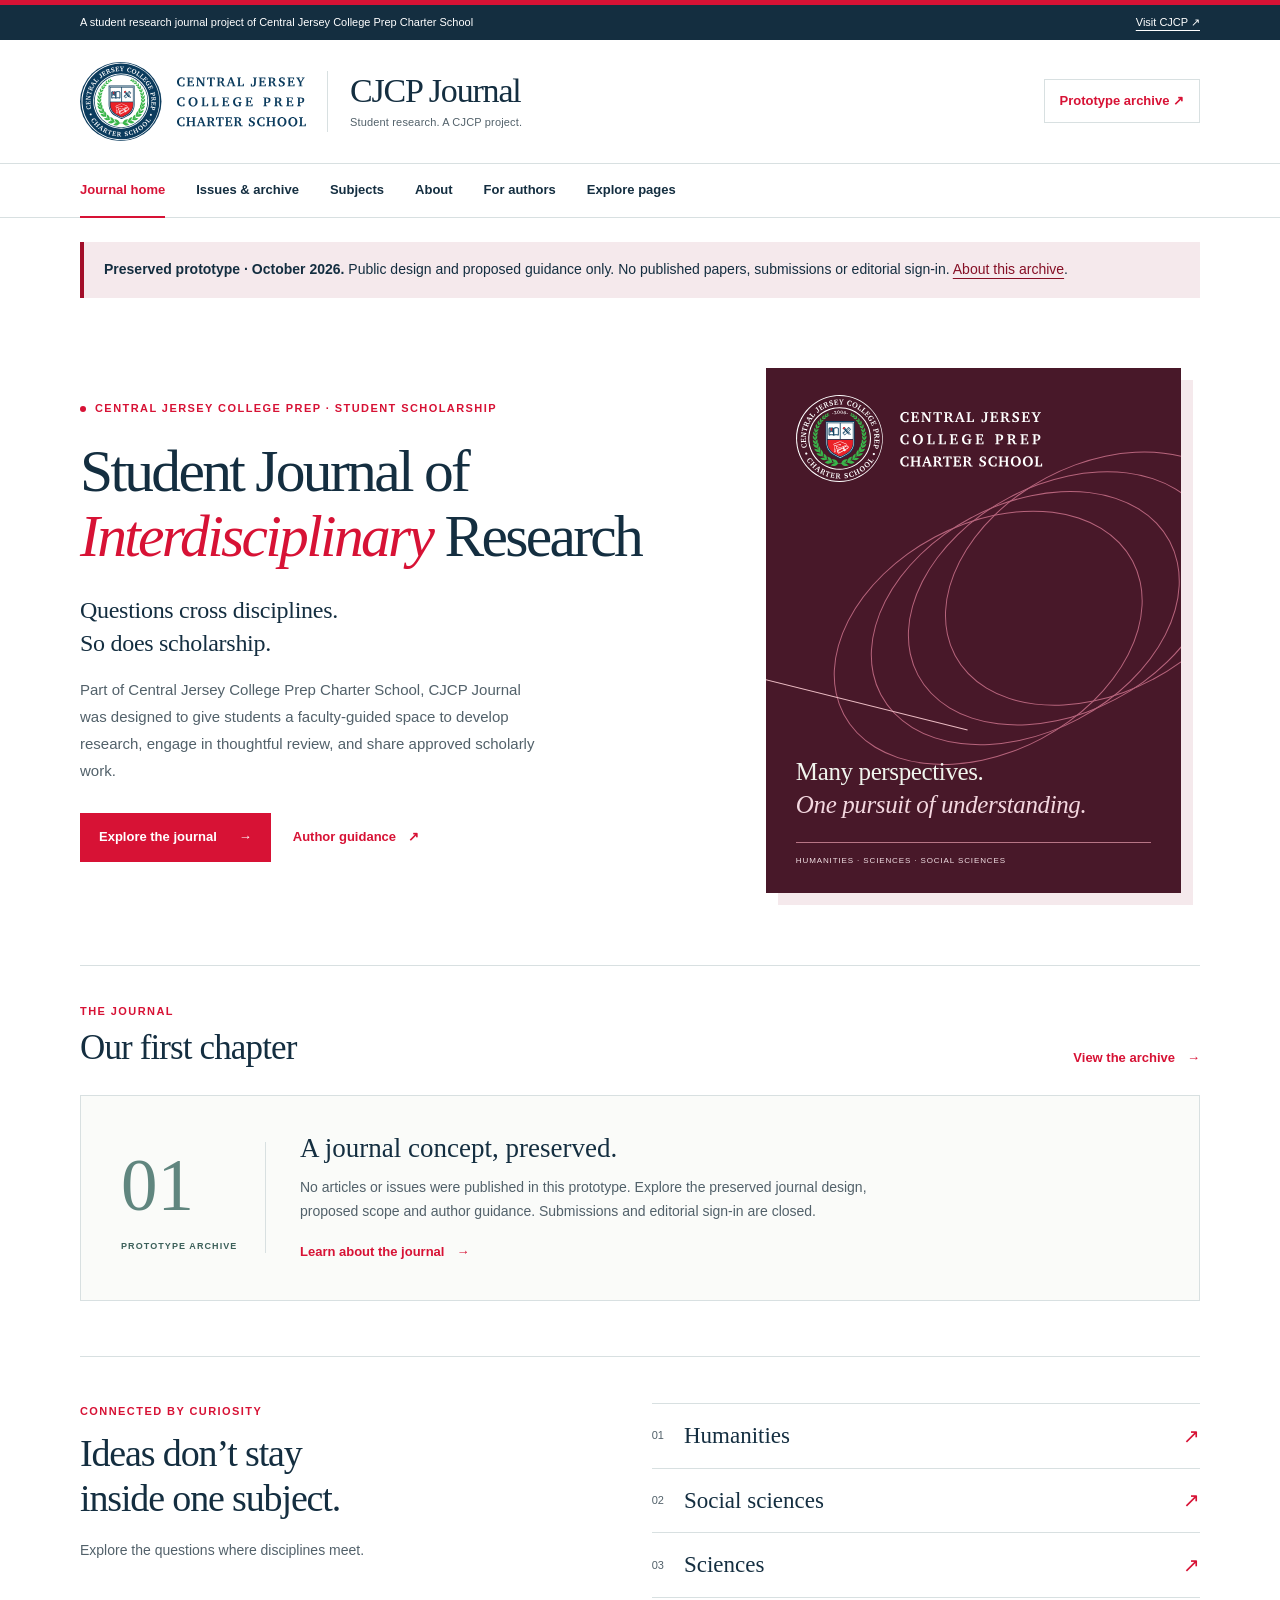
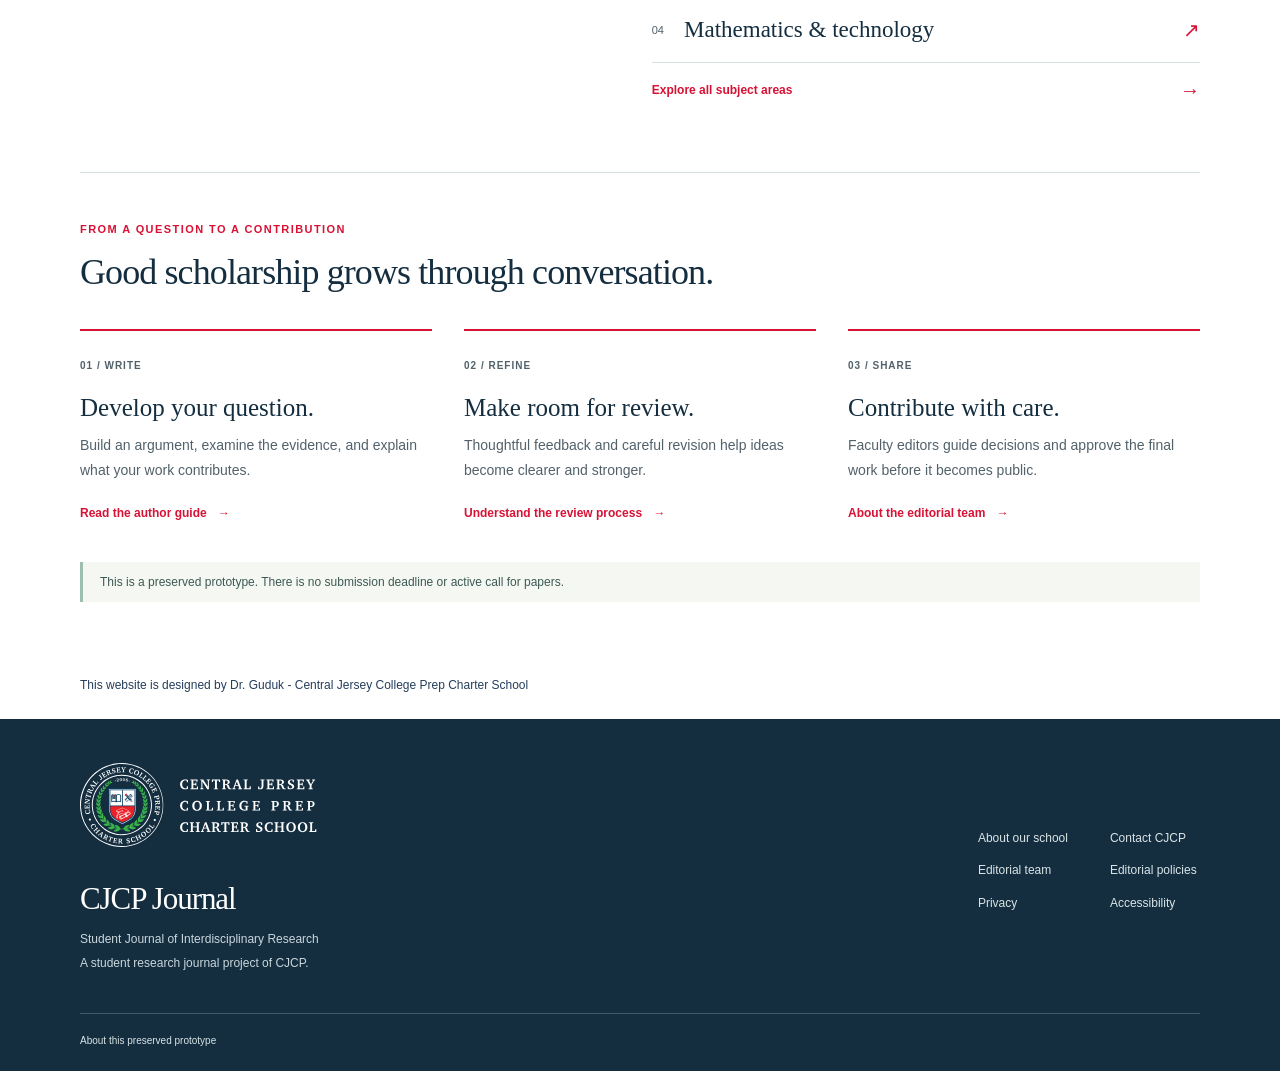
==== index.html @ 70392ddb "Preserve CJCP Journal public prototype as a static website" ====
<!doctype html>
<html lang="en"><head><meta charset="utf-8"><meta name="viewport" content="width=device-width,initial-scale=1"><title>Student Journal of Interdisciplinary Research · CJCP Journal</title><meta name="description" content="Preserved public prototype of CJCP Journal, a Central Jersey College Prep Charter School project."><link rel="icon" href="assets/cjcp-icon.jpg"><link rel="stylesheet" href="assets/journal.css"></head>
<body class="cjcp-journal"><div class="pkp_structure_page"><a class="cjcp-skip" href="#pkp_content_main">Skip to main content</a><header class="cjcp-header"><div class="cjcp-school-bar"><span>A student research journal project of Central Jersey College Prep Charter School</span><a href="https://www.cjcollegeprep.org/">Visit CJCP ↗</a></div><div class="cjcp-masthead"><a class="cjcp-brand" href="index.html"><img class="cjcp-school-logo" src="assets/cjcp-logo-dark.svg" width="308" height="107" alt="Central Jersey College Prep Charter School"><span class="cjcp-brand-copy"><span class="cjcp-brand-name">CJCP Journal</span><span class="cjcp-brand-school">Student research. A CJCP project.</span></span></a><a class="cjcp-workspace-link" href="project.html">Prototype archive ↗</a></div><nav class="cjcp-nav" aria-label="Main navigation"><div class="cjcp-nav-inner"><a href="index.html" aria-current="page">Journal home</a><a href="archive.html">Issues &amp; archive</a><a href="subjects.html">Subjects</a><a href="about.html">About</a><a href="submission-guidelines.html">For authors</a><a href="search.html">Explore pages</a></div></nav></header><div class="pkp_structure_content cjcp-content"><main class="pkp_structure_main" id="pkp_content_main" tabindex="-1"><aside class="cjcp-archive-notice" aria-label="Website status"><strong>Preserved prototype · October 2026.</strong> Public design and proposed guidance only. No published papers, submissions or editorial sign-in. <a href="project.html">About this archive</a>.</aside>

<div class="page_index_journal cjcp-home">
  
  <section class="cjcp-hero" aria-labelledby="cjcp-journal-title">
    <div class="cjcp-hero-copy">
      <p class="cjcp-eyebrow"><span aria-hidden="true"></span> Central Jersey College Prep · Student scholarship</p>
      <h1 id="cjcp-journal-title">Student Journal of <em>Interdisciplinary</em> Research</h1>
      <p class="cjcp-hero-lead">Questions cross disciplines. <br>So does scholarship.</p>
      <p class="cjcp-hero-description">Part of Central Jersey College Prep Charter School, CJCP Journal was designed to give students a faculty-guided space to develop research, engage in thoughtful review, and share approved scholarly work.</p>
      <div class="cjcp-actions">
        <a class="cjcp-button" href="archive.html">Explore the journal <span aria-hidden="true">→</span></a>
        <a class="cjcp-text-link" href="submission-guidelines.html">Author guidance <span aria-hidden="true">↗</span></a>
      </div>
    </div>
    <aside class="cjcp-cover" aria-label="Journal purpose">
      <div class="cjcp-cover-top"><img src="assets/cjcp-logo-light.svg" width="304" height="106" alt="Central Jersey College Prep Charter School"></div>
      <div class="cjcp-cover-art" aria-hidden="true"><i></i><i></i><i></i><i></i><b></b></div>
      <div class="cjcp-cover-bottom"><p>Many perspectives. <br><em>One pursuit of understanding.</em></p><span>HUMANITIES · SCIENCES · SOCIAL SCIENCES</span></div>
    </aside>
  </section>

  <section class="cjcp-latest" aria-labelledby="homepageIssue">
    <div class="cjcp-section-heading"><div><p class="cjcp-eyebrow">The journal</p><h2 id="homepageIssue">Our first chapter</h2></div><a class="cjcp-text-link" href="archive.html">View the archive <span aria-hidden="true">→</span></a></div>
    
    
      <div class="cjcp-empty-issue">
        <div class="cjcp-empty-index" aria-hidden="true">01<span>PROTOTYPE ARCHIVE</span></div>
        <div><h3>A journal concept, preserved.</h3><p>No articles or issues were published in this prototype. Explore the preserved journal design, proposed scope and author guidance. Submissions and editorial sign-in are closed.</p><a class="cjcp-text-link" href="about.html">Learn about the journal <span aria-hidden="true">→</span></a></div>
      </div>
    
  </section>

  <section class="cjcp-disciplines" aria-labelledby="cjcp-subjects-title">
    <div><p class="cjcp-eyebrow">Connected by curiosity</p><h2 id="cjcp-subjects-title">Ideas don’t stay <br>inside one subject.</h2><p>Explore the questions where disciplines meet.</p></div>
    <div class="cjcp-subject-links">
      <a href="subjects.html"><span>01</span> Humanities <span aria-hidden="true">↗</span></a>
      <a href="subjects.html"><span>02</span> Social sciences <span aria-hidden="true">↗</span></a>
      <a href="subjects.html"><span>03</span> Sciences <span aria-hidden="true">↗</span></a>
      <a href="subjects.html"><span>04</span> Mathematics &amp; technology <span aria-hidden="true">↗</span></a>
      <a class="cjcp-all-subjects" href="subjects.html">Explore all subject areas <span aria-hidden="true">→</span></a>
    </div>
  </section>

  <section class="cjcp-contribute" aria-labelledby="cjcp-contribute-title">
    <p class="cjcp-eyebrow">From a question to a contribution</p>
    <h2 id="cjcp-contribute-title">Good scholarship grows through conversation.</h2>
    <div class="cjcp-pathways">
      <article><span class="cjcp-pathway-number" aria-hidden="true">01 / WRITE</span><h3>Develop your question.</h3><p>Build an argument, examine the evidence, and explain what your work contributes.</p><a href="submission-guidelines.html">Read the author guide <span aria-hidden="true">→</span></a></article>
      <article><span class="cjcp-pathway-number" aria-hidden="true">02 / REFINE</span><h3>Make room for review.</h3><p>Thoughtful feedback and careful revision help ideas become clearer and stronger.</p><a href="editorial-policies.html">Understand the review process <span aria-hidden="true">→</span></a></article>
      <article><span class="cjcp-pathway-number" aria-hidden="true">03 / SHARE</span><h3>Contribute with care.</h3><p>Faculty editors guide decisions and approve the final work before it becomes public.</p><a href="editorial-team.html">About the editorial team <span aria-hidden="true">→</span></a></article>
    </div>
    <p class="cjcp-submission-notice">This is a preserved prototype. There is no submission deadline or active call for papers.</p>
  </section>
  
  
</div>

      <p class="cjcp-design-credit" style="color: #253e5c; margin: 24px 0;">This website is designed by Dr. Guduk - Central Jersey College Prep Charter School</p>
    </main>
  </div>
  <footer class="cjcp-footer" id="pkp_content_footer">
    <div class="cjcp-footer-inner">
      <div class="cjcp-footer-identity">
        <a class="cjcp-footer-school" href="https://www.cjcollegeprep.org/"><img src="assets/cjcp-logo-light.svg" width="304" height="106" alt="Central Jersey College Prep Charter School — school website"></a>
        <p class="cjcp-footer-title">CJCP Journal</p>
        <p>Student Journal of Interdisciplinary Research</p>
        <p>A student research journal project of CJCP.</p>
      </div>
      <nav aria-label="Journal information">
        <a href="https://www.cjcollegeprep.org/about">About our school</a>
        <a href="https://www.cjcollegeprep.org/contact">Contact CJCP</a>
        <a href="editorial-team.html">Editorial team</a>
        <a href="editorial-policies.html">Editorial policies</a>
        <a href="privacy.html">Privacy</a>
        <a href="accessibility.html">Accessibility</a>
      </nav>
    </div>
    <div class="cjcp-footer-base"><a href="project.html">About this preserved prototype</a></div>
  </footer>
</div>


</body>
</html>
---- assets/journal.css ----
/* CJCP Journal. Native OJS components retain their semantics and behavior. */
:root {
  --cjcp-ink: #142e40;
  --cjcp-accent: #d71235;
  --cjcp-muted: #52616a;
  --cjcp-line: #d8e0e1;
  --cjcp-paper: #fafbf9;
  --cjcp-serif: Georgia, "Times New Roman", serif;
  --cjcp-sans: -apple-system, BlinkMacSystemFont, "Segoe UI", sans-serif;
}
.cjcp-journal { margin: 0; color: var(--cjcp-ink); background: #fff; font: 16px/1.7 var(--cjcp-sans); -webkit-font-smoothing: antialiased; }
.cjcp-journal *, .cjcp-journal *::before, .cjcp-journal *::after { box-sizing: border-box; }
.cjcp-journal a { color: var(--cjcp-accent); text-underline-offset: 4px; }
.cjcp-journal a:hover { color: #a20e29; }
.cjcp-journal a:focus-visible, .cjcp-journal button:focus-visible, .cjcp-journal input:focus-visible, .cjcp-journal select:focus-visible, .cjcp-journal textarea:focus-visible, .cjcp-journal summary:focus-visible { outline: 3px solid #9d5700; outline-offset: 5px; box-shadow: 0 0 0 2px #fff; }
.cjcp-journal h1, .cjcp-journal h2, .cjcp-journal h3, .cjcp-journal h4 { color: var(--cjcp-ink); font-family: var(--cjcp-serif); font-weight: 400; }
.cjcp-journal p { margin: 0 0 1em; }
.cjcp-journal .pkp_structure_page { margin: 0; background: #fff; box-shadow: none; }
.cjcp-journal .pkp_structure_content { width: 100%; max-width: 1184px; margin: 0 auto; padding: 0 32px; }
.cjcp-journal .pkp_structure_main { float: none; width: 100%; margin: 0; padding: 0; border: 0; }
.cjcp-journal .pkp_structure_main::before, .cjcp-journal .pkp_structure_main::after { display: none; }
.cjcp-journal .pkp_structure_main:focus { outline: none; }
.cjcp-skip { position: fixed; top: -100px; left: 20px; z-index: 10000; background: #fff; padding: 12px 20px; border: 2px solid var(--cjcp-ink); font-weight: 700; }
.cjcp-skip:focus { top: 12px; }
.cjcp-header { background: #fff; border-top: 5px solid var(--cjcp-ink); }
.cjcp-masthead { max-width: 1184px; min-height: 116px; padding: 22px 32px; margin: 0 auto; display: flex; align-items: center; justify-content: space-between; gap: 24px; }
.cjcp-brand { display: flex; align-items: center; gap: 17px; text-decoration: none; color: var(--cjcp-ink) !important; }
.cjcp-mark { width: 51px; height: 59px; border: 1px solid var(--cjcp-ink); display: flex; flex-direction: column; justify-content: center; font: 24px/.97 var(--cjcp-serif); text-align: center; letter-spacing: -.06em; padding-right: 2px; }
.cjcp-mark span { display: block; }
.cjcp-brand-copy { display: flex; flex-direction: column; gap: 1px; }
.cjcp-brand-name { font: 34px/1.2 var(--cjcp-serif); letter-spacing: -.035em; }
.cjcp-brand-school { color: var(--cjcp-muted); font-size: 11px; letter-spacing: .015em; }
.cjcp-workspace-link { font-size: 13px; font-weight: 600; text-decoration: none; border: 1px solid var(--cjcp-line); padding: 10px 15px; white-space: nowrap; }
.cjcp-workspace-link span { margin-left: 12px; }
.cjcp-workspace-link:hover { background: #f0f6f4; border-color: var(--cjcp-accent); }
.cjcp-nav { border-block: 1px solid var(--cjcp-line); }
.cjcp-nav-inner { max-width: 1184px; margin: auto; padding: 0 32px; display: flex; align-items: stretch; gap: 31px; }
.cjcp-nav a { display: flex; align-items: center; gap: 8px; min-height: 54px; border-bottom: 2px solid transparent; margin-bottom: -1px; font-size: 13px; font-weight: 550; color: var(--cjcp-ink); text-decoration: none; white-space: nowrap; }
.cjcp-nav a:hover, .cjcp-nav a[aria-current="page"] { color: var(--cjcp-accent); border-bottom-color: var(--cjcp-accent); }
.cjcp-nav .cjcp-nav-search { margin-left: auto; }
.cjcp-hero { display: grid; grid-template-columns: 1.4fr 1fr; gap: 78px; padding: 70px 0 72px; align-items: center; }
.cjcp-eyebrow { color: var(--cjcp-accent); font: 600 11px/1.6 var(--cjcp-sans); text-transform: uppercase; letter-spacing: .13em; }
.cjcp-hero .cjcp-eyebrow { display: flex; align-items: center; gap: 9px; margin-bottom: 22px; }
.cjcp-hero .cjcp-eyebrow > span { height: 6px; width: 6px; background: var(--cjcp-accent); border-radius: 50%; }
.cjcp-home .cjcp-hero h1 { font-size: clamp(38px, 4.65vw, 60px); line-height: 1.09; letter-spacing: -.045em; margin: 0 0 25px; }
.cjcp-hero h1 em { font-weight: 400; color: var(--cjcp-accent); }
.cjcp-hero-lead { font: 24px/1.38 var(--cjcp-serif); letter-spacing: -.012em; margin-bottom: 16px !important; }
.cjcp-hero-description { color: var(--cjcp-muted); font-size: 15px; line-height: 1.8; max-width: 455px; }
.cjcp-actions { display: flex; align-items: center; flex-wrap: wrap; gap: 22px; margin-top: 29px; }
.cjcp-journal .cjcp-button { display: inline-flex; align-items: center; justify-content: center; gap: 22px; background: var(--cjcp-accent); color: #fff; padding: 12px 18px; font-size: 13px; font-weight: 600; text-decoration: none; border: 1px solid var(--cjcp-accent); }
.cjcp-journal .cjcp-button:is(:hover, :focus-visible, :active) { background: #a20e29; border-color: #a20e29; color: #fff; }
.cjcp-journal .cjcp-button:visited { color: #fff; }
.cjcp-text-link { display: inline-flex; align-items: center; gap: 12px; text-decoration: none; font-size: 13px; font-weight: 600; }
.cjcp-text-link:hover { text-decoration: underline; }
.cjcp-cover { position: relative; aspect-ratio: .79; min-height: 385px; max-height: 525px; overflow: hidden; background: #481829; color: #f0f4ed; padding: 27px 30px; box-shadow: 12px 12px 0 #f5e9ec; }
.cjcp-cover-top { position: relative; z-index: 1; display: flex; justify-content: space-between; align-items: start; border-top: 1px solid #b87382; padding-top: 12px; }
.cjcp-cover-top > span:first-child { font: 23px/1.2 var(--cjcp-serif); letter-spacing: -.04em; }
.cjcp-cover-top > span:last-child { font-size: 8px; line-height: 1.6; letter-spacing: .15em; text-align: right; color: #f5e0e4; }
.cjcp-cover-art { position: absolute; inset: 27% -6% 27% 14%; transform: rotate(-28deg); }
.cjcp-cover-art i { position: absolute; display: block; width: 86%; height: 95%; border: 1px solid #b7647c; border-radius: 50%; }
.cjcp-cover-art i:nth-child(2) { left: 11%; }
.cjcp-cover-art i:nth-child(3) { left: 22%; }
.cjcp-cover-art i:nth-child(4) { left: 33%; }
.cjcp-cover-art b { display: block; width: 56%; height: 1px; background: #eabac2; position: absolute; top: 47%; left: -22%; transform: rotate(42deg); }
.cjcp-cover-bottom { position: absolute; bottom: 26px; left: 30px; right: 30px; }
.cjcp-cover-bottom p { font: 25px/1.33 var(--cjcp-serif); margin-bottom: 20px; letter-spacing: -.015em; }
.cjcp-cover-bottom em { color: #f3d7df; }
.cjcp-cover-bottom > span { border-top: 1px solid #b77586; display: block; padding-top: 11px; font-size: 8px; letter-spacing: .11em; color: #f1dfe4; }
.cjcp-latest { padding: 37px 0 55px; border-top: 1px solid var(--cjcp-line); }
.cjcp-section-heading { display: flex; align-items: end; justify-content: space-between; gap: 24px; margin-bottom: 26px; }
.cjcp-section-heading .cjcp-eyebrow { margin-bottom: 6px; }
.cjcp-journal .cjcp-section-heading h2 { margin: 0; font-size: 35px; line-height: 1.2; letter-spacing: -.025em; }
.cjcp-empty-issue { display: grid; grid-template-columns: 145px 1fr; gap: 34px; padding: 35px 40px; border: 1px solid var(--cjcp-line); background: var(--cjcp-paper); align-items: center; }
.cjcp-empty-index { font: 73px/1.2 var(--cjcp-serif); color: #60867f; border-right: 1px solid var(--cjcp-line); }
.cjcp-empty-index span { display: block; font: 600 9px/1.5 var(--cjcp-sans); letter-spacing: .12em; margin-top: 10px; color: #3c605a; }
.cjcp-empty-issue h3 { font-size: 27px; line-height: 1.3; margin: 0 0 10px; }
.cjcp-empty-issue p { color: var(--cjcp-muted); font-size: 14px; max-width: 620px; margin-bottom: 14px; }
.cjcp-disciplines { display: grid; grid-template-columns: 1fr 1.15fr; gap: 95px; padding: 46px 0 55px; border-top: 1px solid var(--cjcp-line); }
.cjcp-disciplines h2 { font-size: 38px; line-height: 1.18; margin: 11px 0 18px; letter-spacing: -.03em; }
.cjcp-disciplines p:not(.cjcp-eyebrow) { color: var(--cjcp-muted); font-size: 14px; }
.cjcp-subject-links { display: flex; flex-direction: column; }
.cjcp-subject-links a { display: flex; gap: 20px; align-items: center; padding: 17px 0; border-bottom: 1px solid var(--cjcp-line); text-decoration: none; font: 23px/1.3 var(--cjcp-serif); color: var(--cjcp-ink); }
.cjcp-subject-links a:first-child { border-top: 1px solid var(--cjcp-line); }
.cjcp-subject-links a > span:first-child { font: 11px/1 var(--cjcp-sans); color: var(--cjcp-muted); }
.cjcp-subject-links a > span:last-child { margin-left: auto; color: var(--cjcp-accent); font: 20px/1 var(--cjcp-sans); }
.cjcp-subject-links a:hover { color: var(--cjcp-accent); background: #f6f9f6; }
.cjcp-subject-links .cjcp-all-subjects { border: 0; font: 600 12px/1.5 var(--cjcp-sans); color: var(--cjcp-accent); }
.cjcp-contribute { padding: 48px 0 50px; border-top: 1px solid var(--cjcp-line); }
.cjcp-contribute > h2 { font-size: 36px; letter-spacing: -.025em; line-height: 1.25; margin: 8px 0 34px; max-width: 720px; }
.cjcp-pathways { display: grid; grid-template-columns: repeat(3, minmax(0, 1fr)); gap: 32px; }
.cjcp-pathways article { border-top: 2px solid var(--cjcp-accent); padding-top: 19px; }
.cjcp-pathway-number { font-size: 10px; font-weight: 600; letter-spacing: .1em; color: var(--cjcp-muted); }
.cjcp-pathways h3 { font-size: 25px; line-height: 1.25; margin: 15px 0 10px; }
.cjcp-pathways p { color: var(--cjcp-muted); font-size: 14px; line-height: 1.8; }
.cjcp-pathways a { font-size: 12px; font-weight: 600; text-decoration: none; }
.cjcp-pathways a span { padding-left: 8px; }
.cjcp-pathways a:hover { text-decoration: underline; }
.cjcp-submission-notice { margin: 37px 0 0 !important; border-left: 3px solid #9ebeb1; padding: 10px 17px; background: #f4f7f2; color: #3e5955; font-size: 12px; }
.cjcp-footer { background: var(--cjcp-ink); color: #cad7dc; margin-top: 12px; }
.cjcp-footer-inner { max-width: 1184px; margin: auto; padding: 44px 32px 35px; display: flex; gap: 40px; justify-content: space-between; }
.cjcp-footer p { font-size: 12px; margin: 0 0 4px; }
.cjcp-footer .cjcp-footer-title { color: #fff; font: 31px/1.4 var(--cjcp-serif); margin-bottom: 8px; letter-spacing: -.035em; }
.cjcp-footer nav { display: grid; grid-template-columns: 1fr 1fr; gap: 12px 42px; align-content: center; }
.cjcp-footer a { color: #d9e4e6; font-size: 12px; text-decoration: none; }
.cjcp-footer a:hover { color: #fff; text-decoration: underline; }
.cjcp-footer-base { max-width: 1120px; margin: auto; padding: 18px 0 22px; border-top: 1px solid #415869; display: flex; gap: 20px; justify-content: space-between; font-size: 10px; color: #b7c9d0; }
.cjcp-footer-base a { font-size: 10px; }
/* Inherited archive, search, article and account pages. */
.cjcp-journal .pkp_structure_main > .page { margin: 0; padding: 44px 0 65px; }
.cjcp-journal .page > h1, .cjcp-journal .page .page_title { margin: 13px 0 31px; font-size: clamp(31px, 4vw, 49px); line-height: 1.18; letter-spacing: -.035em; }
.cjcp-journal .cmp_breadcrumbs { font-size: 12px; margin: 0 0 20px; }
.cjcp-journal .cmp_breadcrumbs a { text-decoration: none; }
.cjcp-journal .pkp_structure_main > .cjcp-prose { max-width: 780px; margin: 0 auto; }
.cjcp-prose-body { font-size: 16px; line-height: 1.9; overflow-wrap: anywhere; }
.cjcp-prose-body h2 { margin: 33px 0 13px; font-size: 27px; line-height: 1.25; }
.cjcp-prose-body h3 { margin: 26px 0 12px; font-size: 23px; }
.cjcp-prose-body li { margin-bottom: 10px; }
.cjcp-prose-body > p:first-child:has(strong) { padding: 16px 20px; background: #f0f5f0; border-left: 3px solid #7e9f90; color: #37524b; font-size: 14px; }
.cjcp-journal .page_issue_archive .issues_archive { margin: 15px 0 0; border-top: 1px solid var(--cjcp-line); }
.cjcp-journal .page_issue_archive .issues_archive > li { padding: 30px 0; border-bottom: 1px solid var(--cjcp-line); }
.cjcp-journal .obj_issue_summary .title { font: 28px/1.3 var(--cjcp-serif); }
.cjcp-journal .obj_issue_summary .series { font-size: 14px; color: var(--cjcp-muted); }
.cjcp-journal .current_issue_title { font-size: 25px; line-height: 1.3; margin-bottom: 25px; }
.cjcp-journal .obj_issue_toc .section { margin: 30px 0; padding: 0; border: 0; }
.cjcp-journal .obj_issue_toc .section > h2, .cjcp-journal .obj_issue_toc .section > h3 { font: 600 12px/1.5 var(--cjcp-sans); text-transform: uppercase; letter-spacing: .1em; padding: 10px 0; border-bottom: 1px solid var(--cjcp-line); background: none; }
.cjcp-journal .obj_issue_toc .articles > li { padding: 22px 0; border-bottom: 1px solid var(--cjcp-line); margin: 0; }
.cjcp-journal .obj_article_summary .title { font: 25px/1.35 var(--cjcp-serif); margin: 0 0 9px; }
.cjcp-journal .obj_article_summary .title a { color: var(--cjcp-ink); text-decoration: none; }
.cjcp-journal .obj_article_summary .title a:hover { color: var(--cjcp-accent); text-decoration: underline; }
.cjcp-journal .obj_article_summary .meta, .cjcp-journal .obj_article_summary .authors { font-size: 13px; color: var(--cjcp-muted); }
.cjcp-journal .obj_article_details { margin: 0; }
.cjcp-journal .obj_article_details .row { margin: 0; border-block: 1px solid var(--cjcp-line); }
.cjcp-journal .obj_article_details .main_entry { padding: 30px 32px 25px 0; }
.cjcp-journal .obj_article_details .entry_details { padding: 25px; background: #f5f7f3; border: 0; }
.cjcp-journal .obj_article_details .entry_details .item { padding: 19px 0; margin: 0; border-bottom: 1px solid var(--cjcp-line); }
.cjcp-journal .obj_article_details .label { font: 600 13px/1.5 var(--cjcp-sans); color: var(--cjcp-ink); margin-bottom: 9px; }
.cjcp-journal .obj_article_details .abstract .label { font: 30px/1.3 var(--cjcp-serif); margin-bottom: 20px; }
.cjcp-journal .obj_article_details .abstract { font: 18px/1.85 var(--cjcp-serif); }
.cjcp-journal .obj_article_details .references { overflow-wrap: anywhere; }
.cjcp-journal .obj_article_details .authors .name { font-weight: 600; }
.cjcp-journal .obj_galley_link, .cjcp-journal .cmp_button, .cjcp-journal .cmp_form .buttons button, .cjcp-journal .page_search button.submit { border: 1px solid var(--cjcp-accent); border-radius: 0; box-shadow: none; padding: 8px 14px; background: var(--cjcp-accent); color: #fff; text-shadow: none; }
.cjcp-journal :is(.obj_galley_link, .cmp_button, .cmp_form .buttons button, .page_search button.submit):is(:hover, :focus-visible, :active) { background: #a20e29; border-color: #a20e29; color: #fff; }
.cjcp-journal :is(.obj_galley_link, .cmp_button):visited { color: #fff; }
.cjcp-journal input[type="text"], .cjcp-journal input[type="email"], .cjcp-journal input[type="password"], .cjcp-journal input[type="search"], .cjcp-journal select, .cjcp-journal textarea { border: 1px solid #8a9b9e; border-radius: 2px; box-shadow: none; min-height: 42px; padding: 8px 10px; background: #fff; color: var(--cjcp-ink); font: 15px/1.5 var(--cjcp-sans); max-width: 100%; }
.cjcp-journal .page_search .search_input .query { width: 100%; min-height: 54px; font-size: 18px; }
.cjcp-journal .page_search .search_advanced { border: 1px solid var(--cjcp-line); padding: 20px; margin: 30px 0; background: var(--cjcp-paper); }
.cjcp-journal .page_search .search_advanced legend { font-size: 13px; font-weight: 600; padding: 0 8px; }
.cjcp-journal .cmp_notification { background: #f2f6f3; border: 1px solid #c2d4cb; padding: 20px; color: #27483e; }
.cjcp-journal .page_login, .cjcp-journal .page_lost_password { max-width: 650px; margin: auto !important; }
.cjcp-journal .page_login .cmp_form { max-width: 100%; padding: 26px; border: 1px solid var(--cjcp-line); background: var(--cjcp-paper); }
.cjcp-journal .page_login .fields { padding: 0; }
.cjcp-journal .cmp_form label { font-size: 14px; color: var(--cjcp-ink); }
.cjcp-journal .cmp_form .fields > div { margin-bottom: 20px; }
.cjcp-journal .page_about { max-width: 780px; margin-inline: auto !important; font-size: 16px; line-height: 1.9; }
.cjcp-journal .page_about h2 { font-size: 28px; margin: 30px 0 14px; }
.cjcp-journal img { max-width: 100%; height: auto; }
.cjcp-journal .cmp_announcements { margin: 10px 0 40px; }
@media (max-width: 1050px) {
  .cjcp-hero { gap: 45px; }
  .cjcp-nav-inner { gap: 23px; }
  .cjcp-footer-base { margin: 0 32px; }
  .cjcp-disciplines { gap: 50px; }
  .cjcp-cover-bottom p { font-size: 22px; }
}
@media (max-width: 767px) {
  .cjcp-masthead { min-height: 99px; padding: 18px 22px; gap: 15px; }
  .cjcp-brand { gap: 12px; }
  .cjcp-brand-name { font-size: 29px; }
  .cjcp-brand-school { font-size: 9px; max-width: 215px; }
  .cjcp-mark { width: 43px; height: 51px; font-size: 21px; flex-shrink: 0; }
  .cjcp-workspace-link { font-size: 11px; padding: 8px 10px; white-space: normal; max-width: 112px; text-align: center; }
  .cjcp-workspace-link span { margin-left: 5px; }
  .cjcp-nav-inner { padding: 0 22px; flex-wrap: wrap; gap: 0 23px; }
  .cjcp-nav a { min-height: 43px; font-size: 12px; }
  .cjcp-nav .cjcp-nav-search { margin-left: 0; }
  .cjcp-journal .pkp_structure_content { padding: 0 22px; }
  .cjcp-hero { grid-template-columns: 1fr; gap: 35px; padding: 38px 0 42px; }
  .cjcp-home .cjcp-hero h1 { font-size: clamp(39px, 7vw, 57px); max-width: 590px; }
  .cjcp-hero-description { max-width: 590px; }
  .cjcp-cover { display: none; }
  .cjcp-hero-lead { font-size: 23px; }
  .cjcp-section-heading { align-items: start; }
  .cjcp-section-heading > a { font-size: 11px; padding-top: 24px; }
  .cjcp-journal .cjcp-section-heading h2 { font-size: 30px; }
  .cjcp-empty-issue { grid-template-columns: 95px 1fr; gap: 22px; padding: 26px 22px; }
  .cjcp-empty-index { font-size: 59px; }
  .cjcp-empty-index span { font-size: 7px; letter-spacing: .05em; }
  .cjcp-empty-issue h3 { font-size: 24px; }
  .cjcp-disciplines { grid-template-columns: 1fr; gap: 20px; padding: 35px 0; }
  .cjcp-disciplines h2 { font-size: 34px; }
  .cjcp-pathways { grid-template-columns: 1fr; gap: 24px; }
  .cjcp-pathways article { padding-top: 13px; }
  .cjcp-pathways p { max-width: 570px; }
  .cjcp-pathways h3 { margin-top: 9px; }
  .cjcp-contribute { padding: 34px 0; }
  .cjcp-contribute > h2 { font-size: 32px; margin-bottom: 26px; }
  .cjcp-footer-inner { padding: 33px 22px 26px; flex-direction: column; gap: 24px; }
  .cjcp-footer nav { display: flex; flex-wrap: wrap; gap: 12px 25px; }
  .cjcp-footer-base { margin: 0 22px; flex-direction: column; gap: 8px; }
  .cjcp-journal .pkp_structure_main > .page { padding: 33px 0 44px; }
  .cjcp-journal .obj_article_details .main_entry { padding: 25px 0; }
  .cjcp-journal .obj_article_details .entry_details { padding: 20px; }
  .cjcp-journal .page_search .search_advanced { padding: 15px; }
  .cjcp-journal .page_search .search_advanced .date_range { margin-bottom: 20px; }
}
@media (max-width: 400px) {
  .cjcp-masthead { padding: 17px; gap: 10px; }
  .cjcp-brand-name { font-size: 26px; }
  .cjcp-brand-school { max-width: 140px; line-height: 1.4; }
  .cjcp-brand { gap: 8px; }
  .cjcp-workspace-link { max-width: 91px; font-size: 10px; }
  .cjcp-mark { width: 34px; height: 44px; font-size: 19px; }
  .cjcp-nav-inner { gap: 0 19px; padding: 0 17px; }
  .cjcp-journal .pkp_structure_content { padding: 0 17px; }
  .cjcp-home .cjcp-hero h1 { font-size: 37px; }
  .cjcp-empty-issue { grid-template-columns: 1fr; padding: 24px; gap: 15px; }
  .cjcp-empty-index { display: flex; align-items: center; gap: 16px; font-size: 42px; border: 0; }
  .cjcp-empty-index span { font-size: 9px; margin-top: 0; }
  .cjcp-actions { gap: 18px; }
  .cjcp-section-heading { flex-wrap: wrap; gap: 4px; }
  .cjcp-section-heading > a { padding-top: 4px; }
}
@media (prefers-reduced-motion: reduce) {
  .cjcp-journal *, .cjcp-journal *::before, .cjcp-journal *::after { scroll-behavior: auto !important; animation-duration: .01ms !important; transition-duration: .01ms !important; }
}
@media print {
  .cjcp-header, .cjcp-footer, .cjcp-actions, .cjcp-cover, .cjcp-skip { display: none !important; }
  .cjcp-journal .pkp_structure_content { max-width: none; padding: 0; }
  .cjcp-journal { color: #000; }
  .cjcp-journal a { color: #000; }
  .cjcp-journal .obj_article_details .main_entry { width: 100%; }
}

/* Official CJCP identity; assets are served locally without alteration. */
.cjcp-header { border-top-color: var(--cjcp-accent); }
.cjcp-school-bar { background: var(--cjcp-ink); color: #fff; padding: 9px max(24px, calc((100vw - 1120px) / 2)); display: flex; justify-content: space-between; align-items: center; gap: 18px; font-size: 11px; line-height: 1.5; }
.cjcp-school-bar a { color: #fff; white-space: nowrap; }
.cjcp-school-logo { width: 230px; height: auto; flex-shrink: 0; }
.cjcp-brand-copy { border-left: 1px solid var(--cjcp-line); padding-left: 22px; }
.cjcp-cover-top { border: 0; padding: 0; }
.cjcp-cover-top img { width: 250px; height: auto; }
.cjcp-footer-school { display: inline-block; margin-bottom: 24px; }
.cjcp-footer-school img { width: 240px; height: auto; }
@media (max-width: 900px) {
 .cjcp-school-logo { width: 180px; }
 .cjcp-brand-name { font-size: 28px; }
 .cjcp-brand-copy { padding-left: 15px; }
}
@media (max-width: 600px) {
 .cjcp-school-bar { padding: 10px 22px; font-size: 10px; align-items: flex-start; }
 .cjcp-brand { align-items: flex-start; flex-direction: column; gap: 12px; }
 .cjcp-brand-copy { border-left: 0; padding-left: 0; }
 .cjcp-masthead { align-items: center; }
 .cjcp-brand-school { font-size: 10px; }
 .cjcp-school-logo { width: 180px; }
}

/* Preserve contrast when general link interaction rules meet dark surfaces. */
.cjcp-journal :is(.cjcp-school-bar, .cjcp-footer) a:is(:hover, :focus-visible, :active) { color: #fff; text-decoration: underline; }
.cjcp-journal .cjcp-footer a:visited { color: #d9e4e6; }
.cjcp-journal .cjcp-school-bar a:visited { color: #fff; }
.cjcp-design-credit { font-size: 12px; line-height: 1.6; }
@media (max-width: 600px) {
 .cjcp-brand, .cjcp-brand-copy { min-width: 0; }
 .cjcp-school-logo { max-width: 100%; }
 .cjcp-empty-issue { grid-template-columns: 1fr; }
 .cjcp-empty-index { display: flex; align-items: center; gap: 16px; font-size: 42px; border: 0; }
 .cjcp-empty-index span { font-size: 10px; margin-top: 0; }
}

/* Public content should remain useful before the first issue is published. */
.cjcp-empty-state { max-width:780px; padding:30px; margin:24px 0; background:var(--cjcp-paper); border:1px solid var(--cjcp-line); }
.cjcp-empty-state h2 { font-size:32px; line-height:1.25; margin:8px 0 16px; }
.cjcp-empty-state p { max-width:650px; }
.cjcp-prose-body ul, .cjcp-prose-body ol { padding-left:24px; }
.cjcp-prose-body table { width:100%; border-collapse:collapse; }
.cjcp-prose-body th, .cjcp-prose-body td { text-align:left; vertical-align:top; padding:12px; border-bottom:1px solid var(--cjcp-line); }
.cjcp-journal .page_search .search_results { margin-top:32px; }
@media (max-width:600px) { .cjcp-empty-state { padding:22px; } .cjcp-prose-body { font-size:16px; line-height:1.75; } }

.cjcp-archive-notice{padding:16px 20px;margin:24px 0 0;background:#f5e9ec;border-left:4px solid #a20e29;color:#142e40;font-size:14px}.cjcp-archive-notice a{color:#861026}.cjcp-journal .cjcp-proof-page{padding:40px 0;max-width:820px}.cjcp-proof-page h1{font-size:clamp(32px,5vw,46px)}
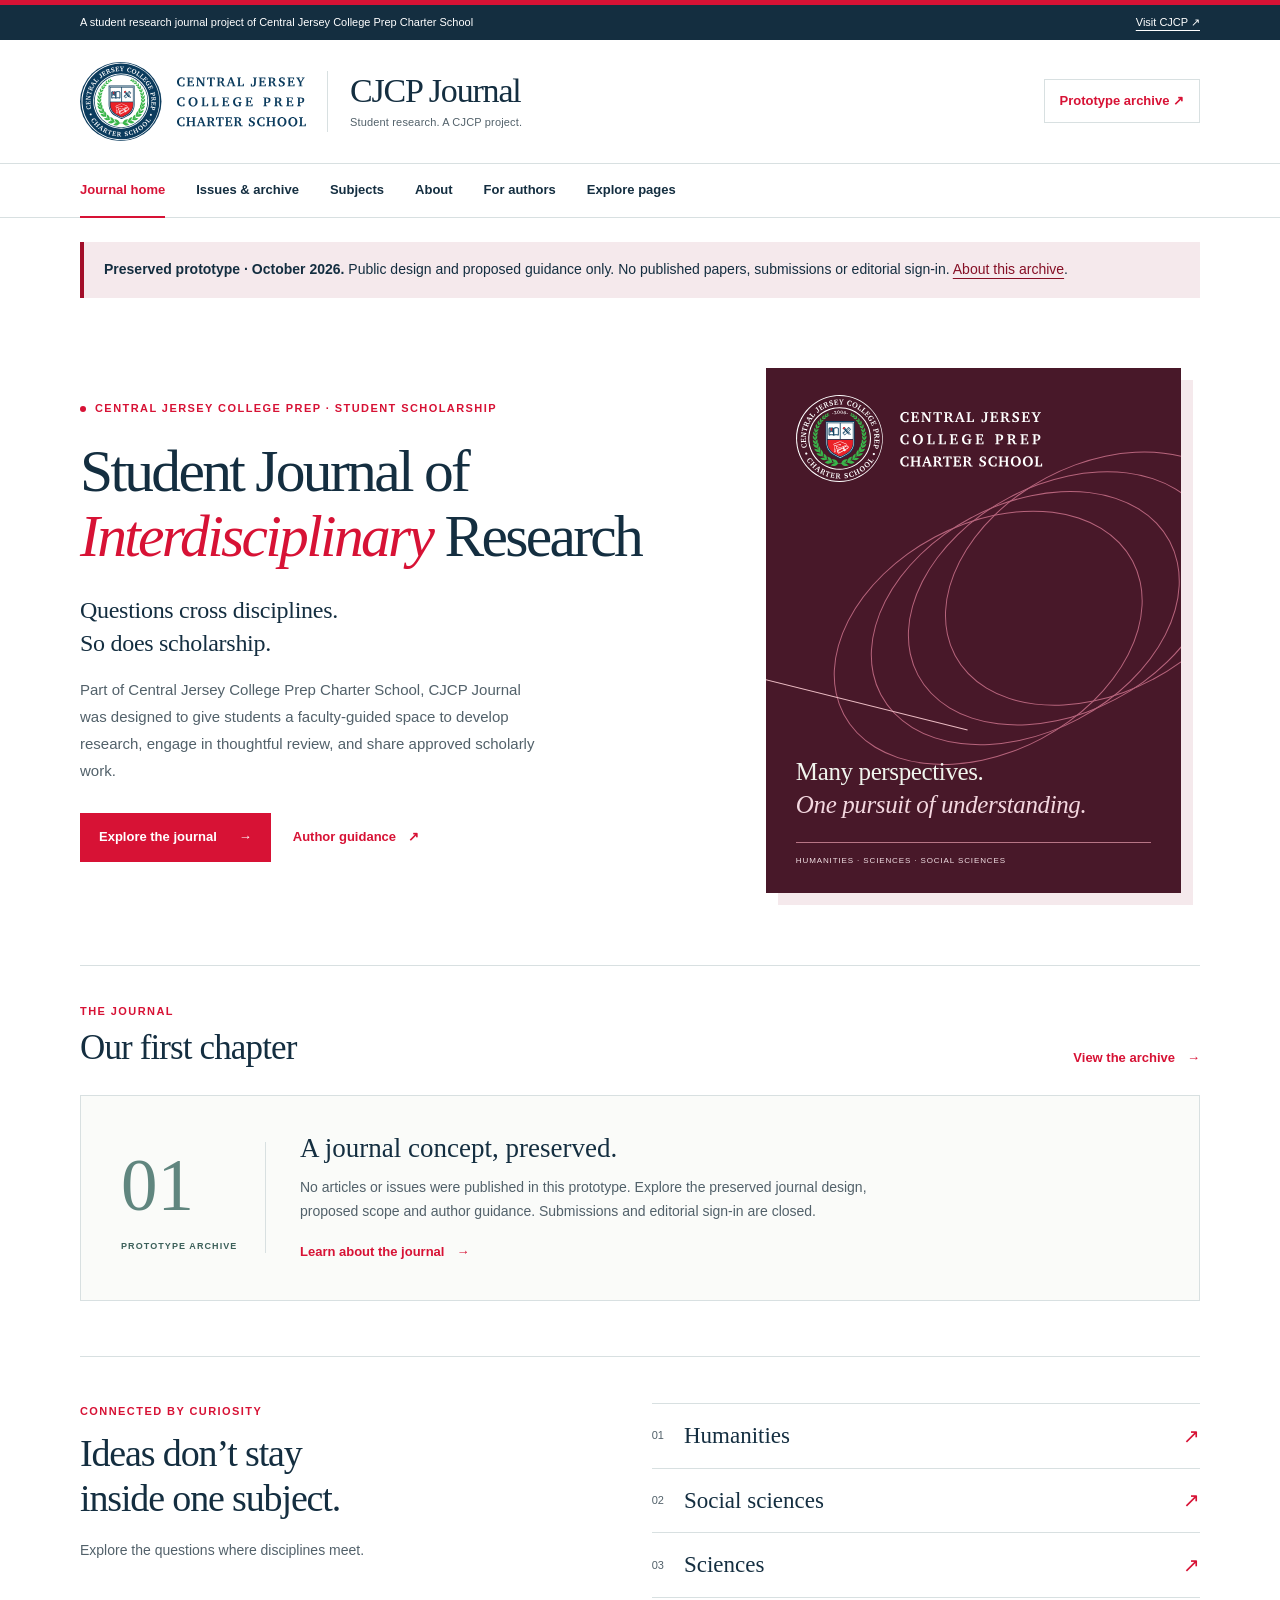
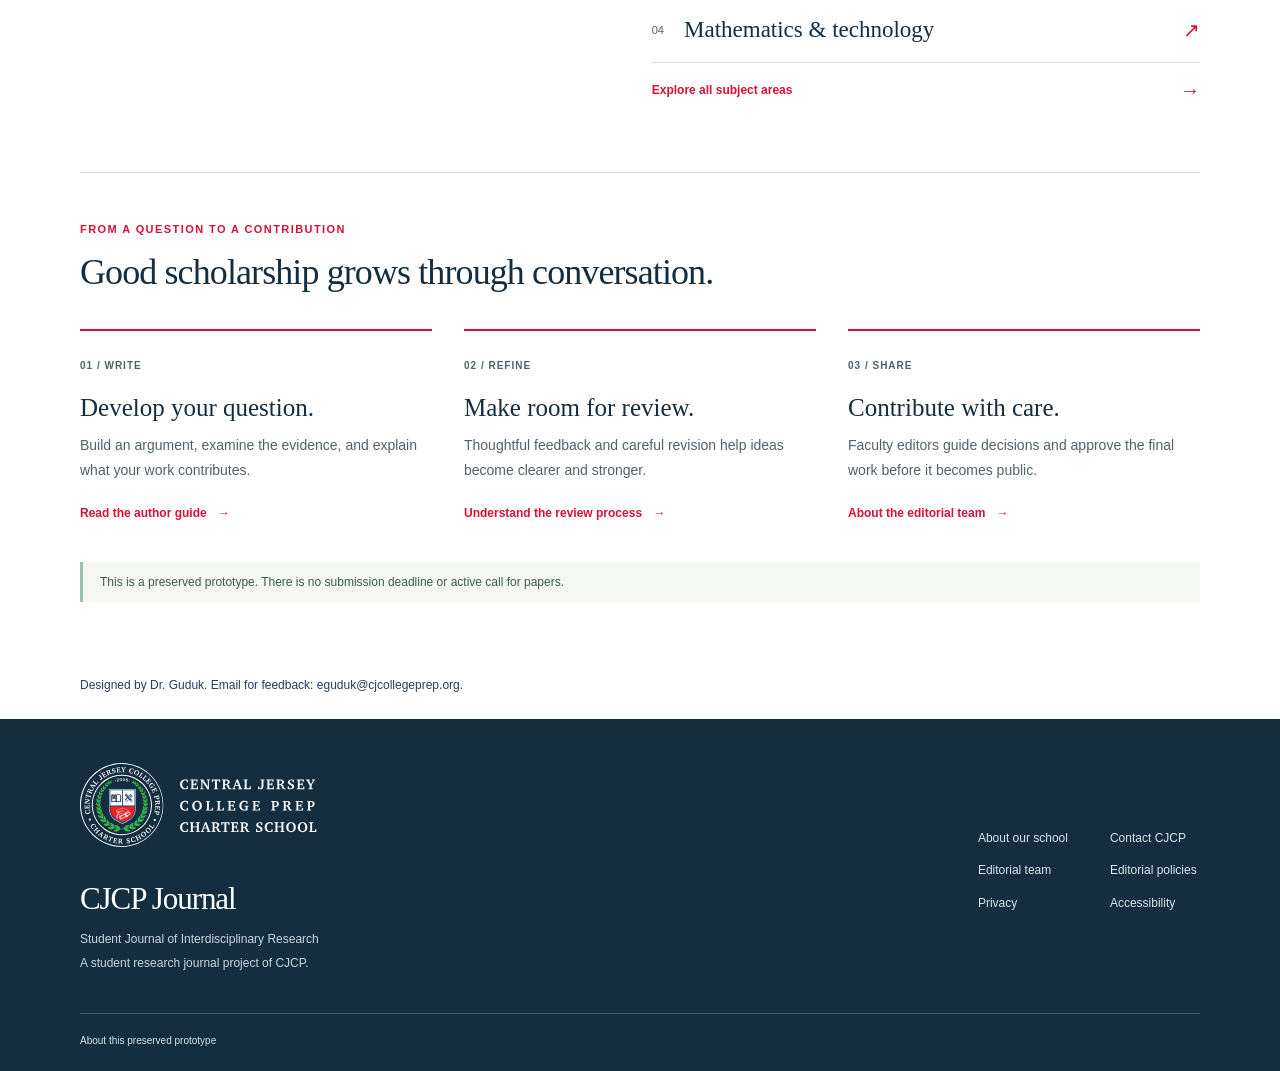
==== commit 93170f75: "Update public design credit and feedback address" ====
--- a/index.html
+++ b/index.html
@@ -58,7 +58,7 @@
   
 </div>
 
-      <p class="cjcp-design-credit" style="color: #253e5c; margin: 24px 0;">This website is designed by Dr. Guduk - Central Jersey College Prep Charter School</p>
+      <p class="cjcp-design-credit" style="color: #253e5c; margin: 24px 0;">Designed by Dr. Guduk. Email for feedback: eguduk@cjcollegeprep.org.</p>
     </main>
   </div>
   <footer class="cjcp-footer" id="pkp_content_footer">
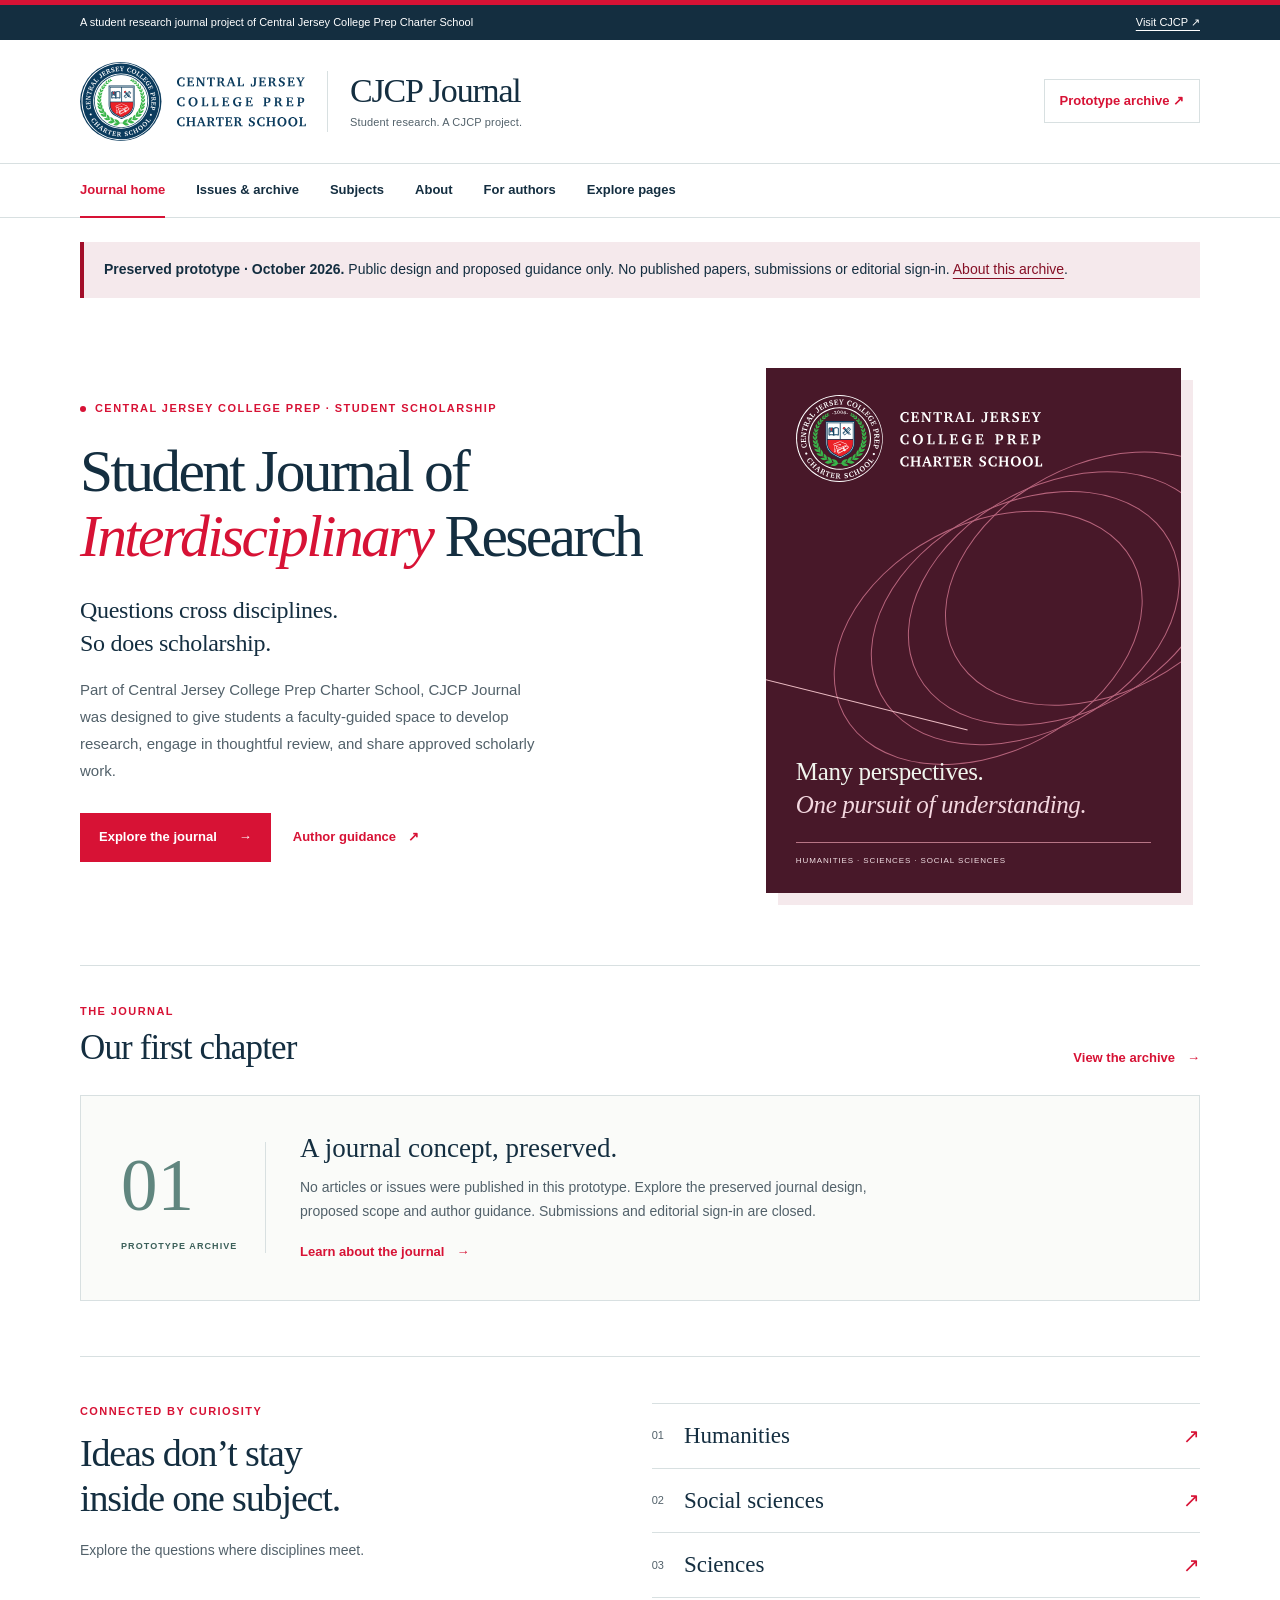
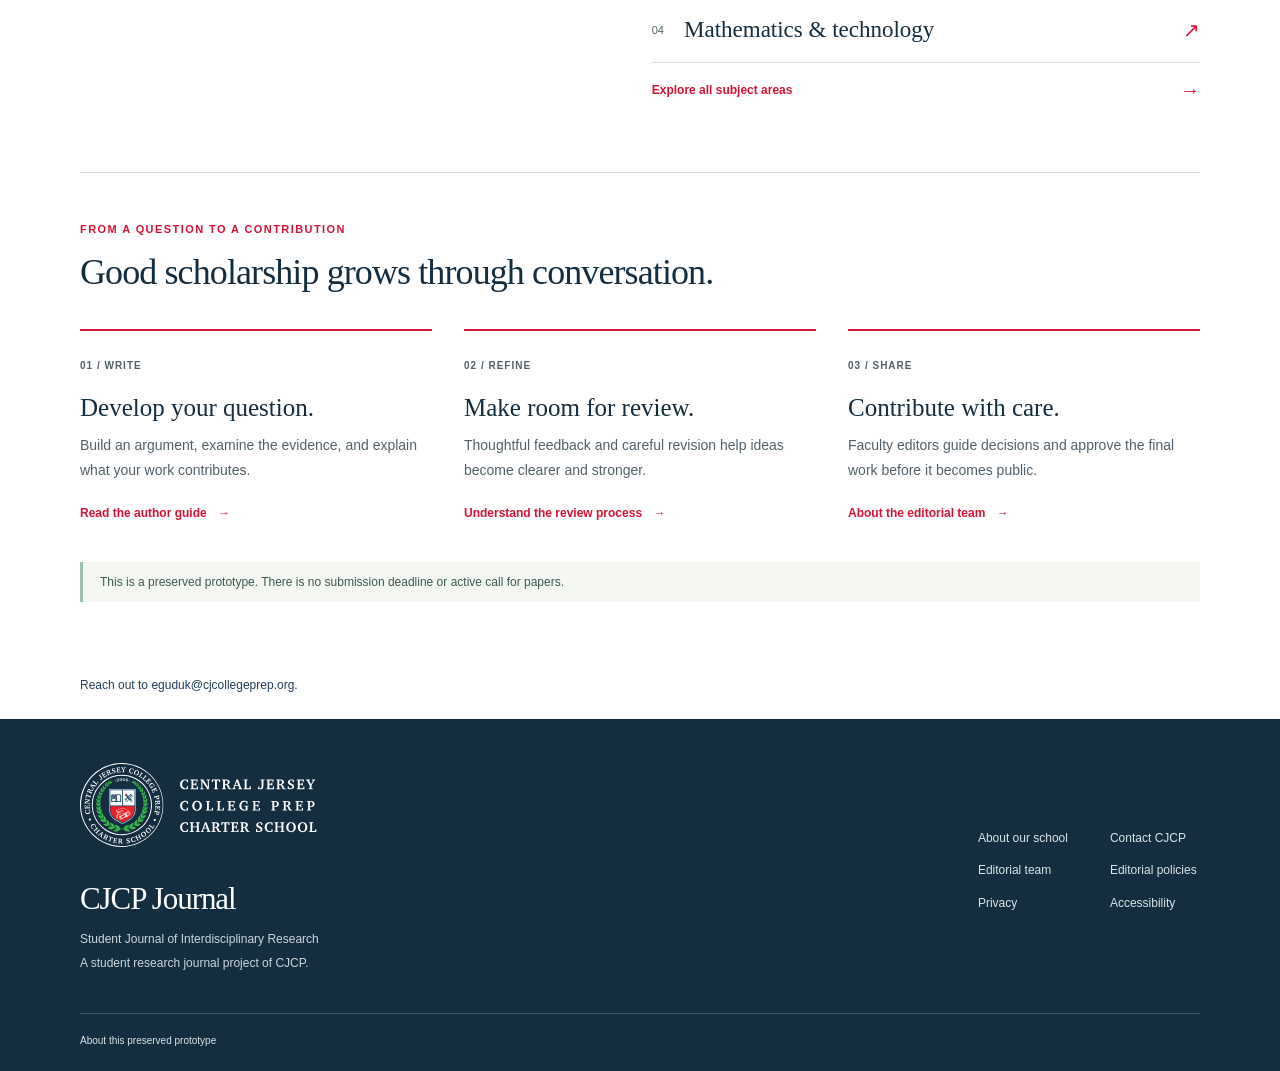
==== commit bc14148d: "Replace creator credit with school contact email" ====
--- a/index.html
+++ b/index.html
@@ -58,7 +58,7 @@
   
 </div>
 
-      <p class="cjcp-design-credit" style="color: #253e5c; margin: 24px 0;">Designed by Dr. Guduk. Email for feedback: eguduk@cjcollegeprep.org.</p>
+      <p class="cjcp-design-credit" style="color: #253e5c; margin: 24px 0;">Reach out to eguduk@cjcollegeprep.org.</p>
     </main>
   </div>
   <footer class="cjcp-footer" id="pkp_content_footer">
